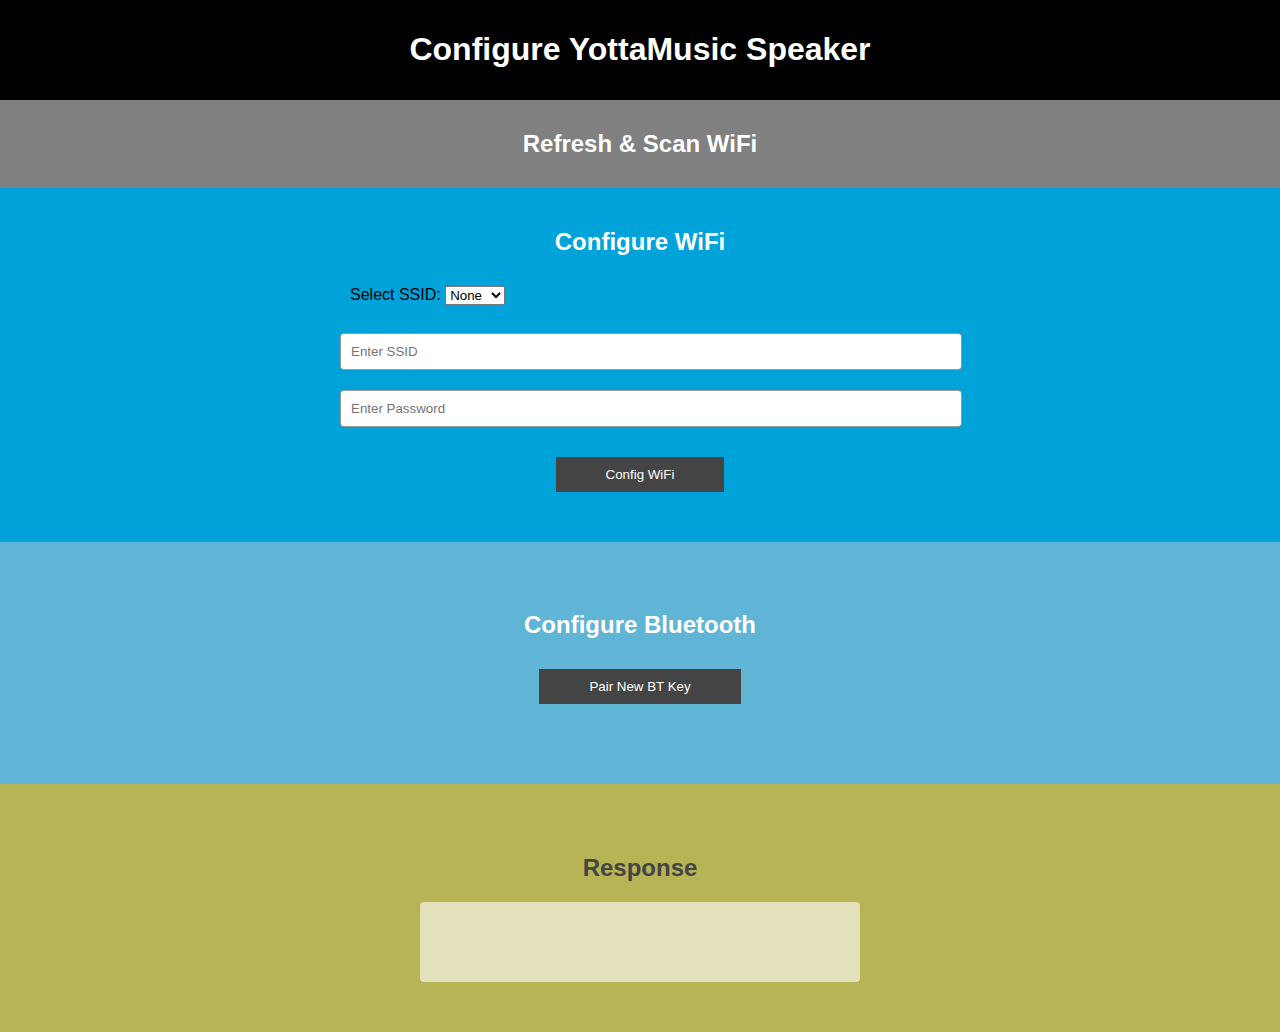
==== index.html @ ddf3356a "Initial Commit" ====
<!DOCTYPE html>
<html style="height: 100%;">

<head>
	<title>YottaMusic Speaker Configuration</title>
	<script src="saveAuth.js"></script>
</head>

<body style="margin: 0; height: 100%; font-family: arial;">

	<div style="height: 100%;">
		<div style="text-align: center; padding: 10px 0; background: black;">
			<h1 style="color: #fff;">Configure YottaMusic Speaker</h1>
		</div>
		<div style="text-align: center; background: grey; padding: 10px 0;">
			<h2 style="color: #fff; cursor: pointer; display: block;" onclick="location.reload(true)">Refresh & Scan
				WiFi</h2>
		</div>
		<div style="text-align: center; padding: 20px 0; background: #00A3D9;">
			<h2 style="color: #fff;">Configure WiFi</h2>
			<form style="text-align: left; max-width: 600px; margin: 0 auto;">
				<div class="form-group" style="padding: 10px; width:200px;">
					<label for="selectWifi">Select SSID:</label>
					<select class="form-control" id="selectWifi">
						<option value="0">None</option>
					</select>
				</div>
				<br>
				<input id="username" type="text"
					style="padding: 10px; width: 100%; border: 1px solid rgba(0,0,0,0.4); border-radius: 4px; color: #555; margin-bottom: 20px;"
					placeholder="Enter SSID" />
				<input id="password" type="password"
					style="padding: 10px; width: 100%; border: 1px solid rgba(0,0,0,0.4); border-radius: 4px; color: #555;"
					placeholder="Enter Password" />
				<input type="button"
					style="display: block; background: #444; border: none; padding: 10px 50px; margin: 30px auto; color: #fff; cursor: pointer;"
					onclick='saveSettings()' value="Config WiFi" />
			</form>
		</div>
		<div style="text-align: center; padding: 50px 0; background: rgba(7, 140, 192, 0.644);">
			<h2 style="color: #fff;">Configure Bluetooth</h2>
			<input type="submit"
				style="display: block; background: #444; border: none; padding: 10px 50px; margin: 30px auto; color: #fff; cursor: pointer;"
				value="Pair New BT Key" onclick="location.reload(true)" />
		</div>
		<div style="text-align: center; padding: 50px 0; background: #B6B455;">
			<h2 style="color: #444;">Response</h2>
			<div id="info-div"
				style="padding: 20px; line-hieght: 40px; max-width: 400px; min-height: 40px; background: rgba(255,255,255,0.6); margin: 0 auto; border-radius: 4px;">
			</div>
		</div>
	</div>

</body>

</html>
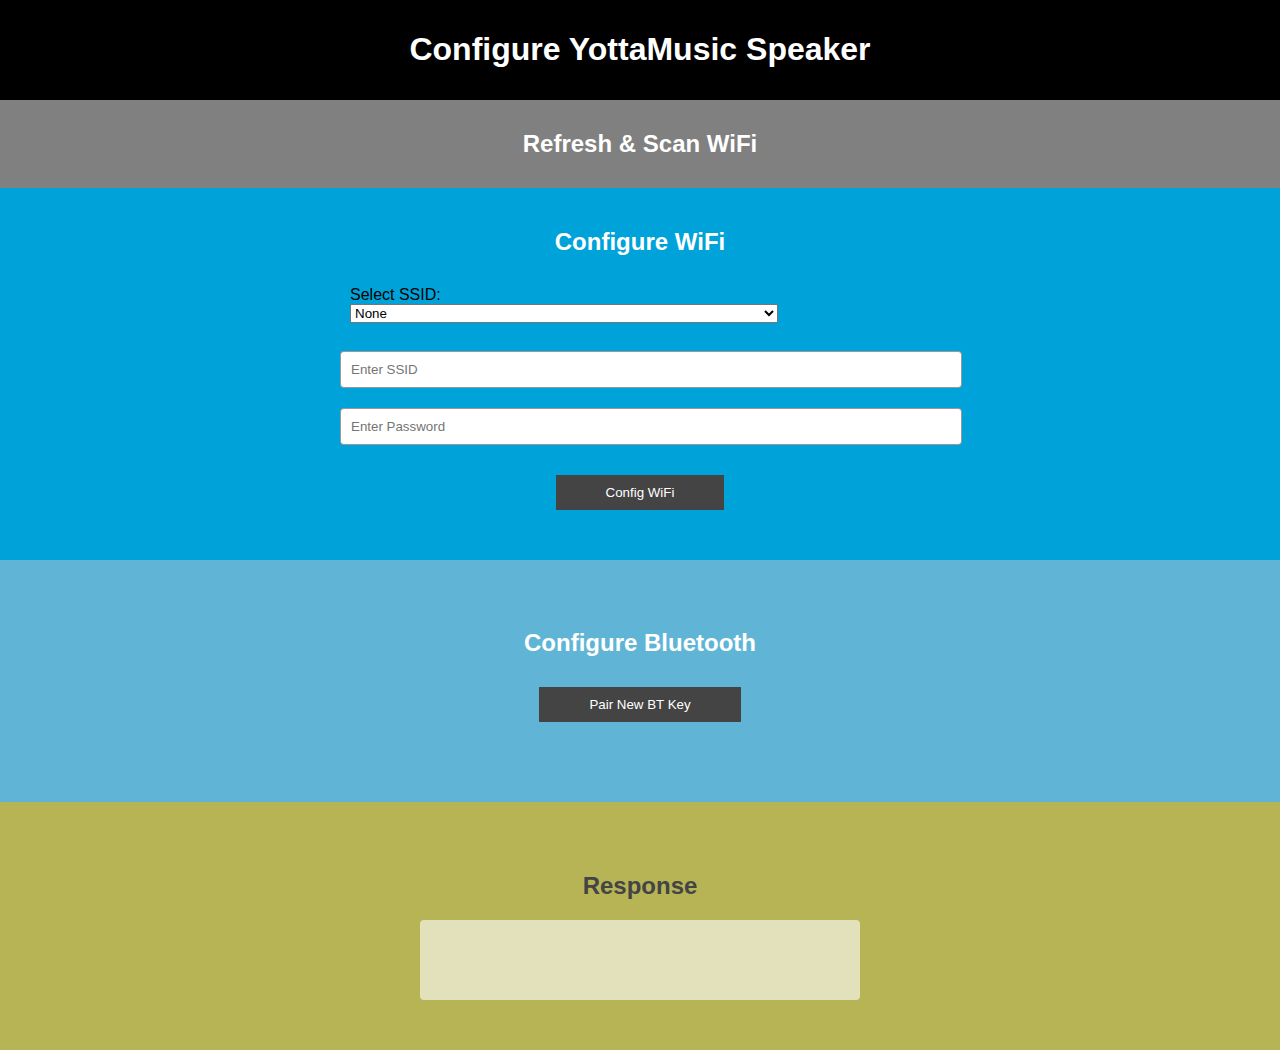
==== commit 5595d8bb: "Finished" ====
--- a/index.html
+++ b/index.html
@@ -21,7 +21,7 @@
 			<form style="text-align: left; max-width: 600px; margin: 0 auto;">
 				<div class="form-group" style="padding: 10px; width:200px;">
 					<label for="selectWifi">Select SSID:</label>
-					<select class="form-control" id="selectWifi">
+					<select class="form-control" id="selectWifi" onchange="updateTextBox()">
 						<option value="0">None</option>
 					</select>
 				</div>
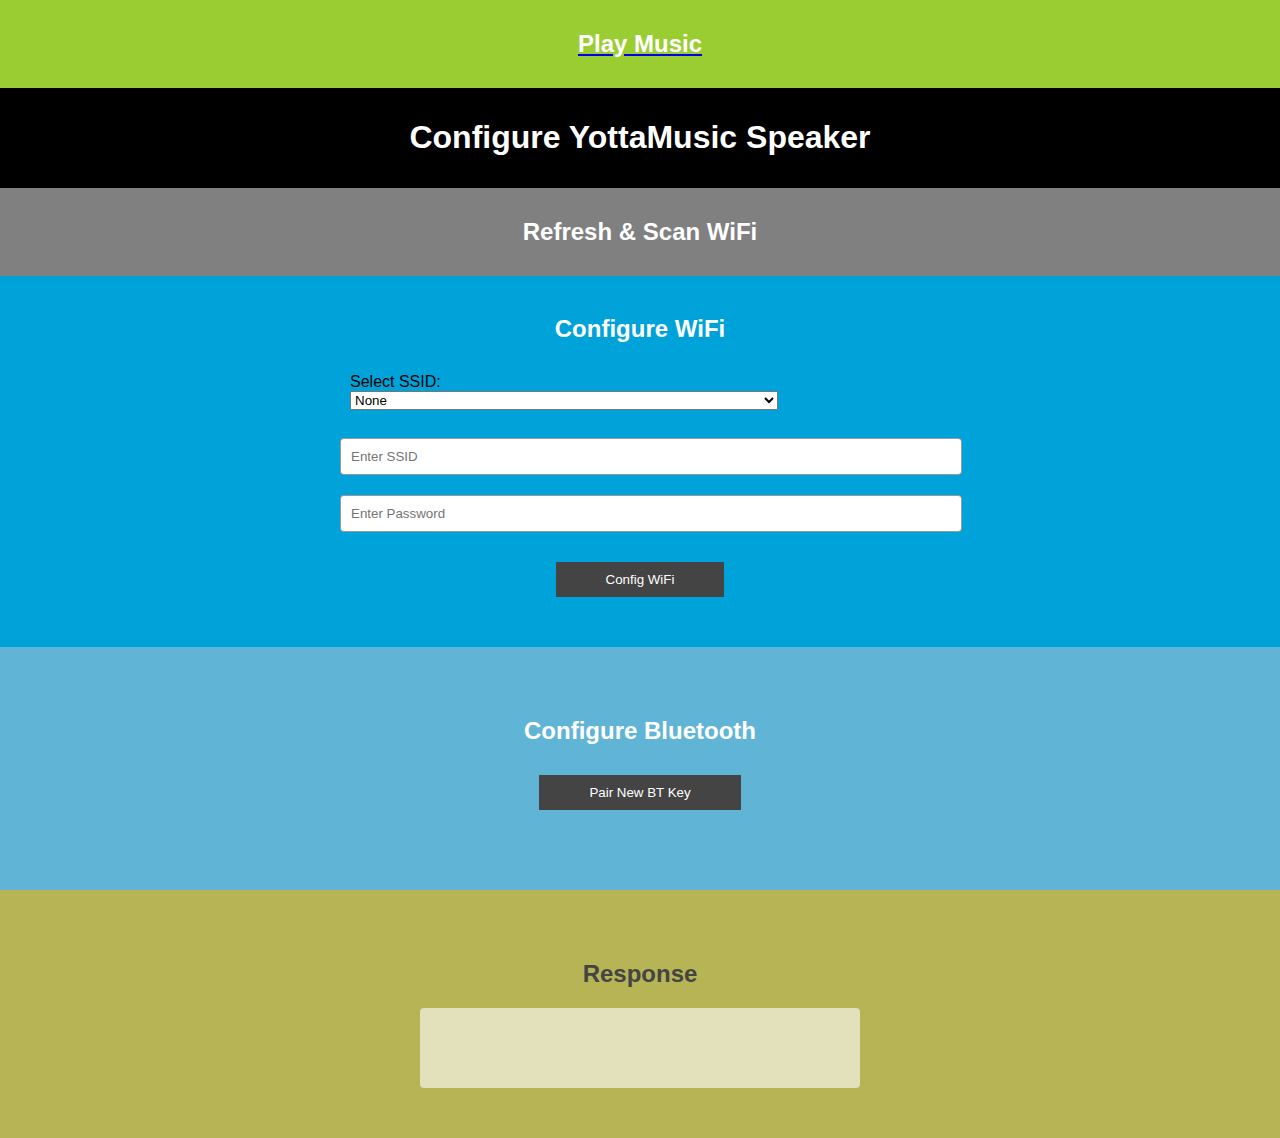
==== commit 91b9cabd: "Play Music" ====
--- a/index.html
+++ b/index.html
@@ -9,6 +9,9 @@
 <body style="margin: 0; height: 100%; font-family: arial;">
 
 	<div style="height: 100%;">
+		<div style="text-align: center; background: yellowgreen; padding: 10px 0;">
+			<a href="/kugou"><h2 style="color: #fff; cursor: pointer; display: block;">Play Music</h2></a>
+		</div>
 		<div style="text-align: center; padding: 10px 0; background: black;">
 			<h1 style="color: #fff;">Configure YottaMusic Speaker</h1>
 		</div>
@@ -34,19 +37,19 @@
 					placeholder="Enter Password" />
 				<input type="button"
 					style="display: block; background: #444; border: none; padding: 10px 50px; margin: 30px auto; color: #fff; cursor: pointer;"
-					onclick='saveSettings()' value="Config WiFi" />
+					onclick='saveWiFiSettings()' value="Config WiFi" />
 			</form>
 		</div>
 		<div style="text-align: center; padding: 50px 0; background: rgba(7, 140, 192, 0.644);">
 			<h2 style="color: #fff;">Configure Bluetooth</h2>
 			<input type="submit"
 				style="display: block; background: #444; border: none; padding: 10px 50px; margin: 30px auto; color: #fff; cursor: pointer;"
-				value="Pair New BT Key" onclick="location.reload(true)" />
+				value="Pair New BT Key" onclick='saveBTSettings()' />
 		</div>
 		<div style="text-align: center; padding: 50px 0; background: #B6B455;">
 			<h2 style="color: #444;">Response</h2>
 			<div id="info-div"
-				style="padding: 20px; line-hieght: 40px; max-width: 400px; min-height: 40px; background: rgba(255,255,255,0.6); margin: 0 auto; border-radius: 4px;">
+				style="padding: 20px; line-height: 40px; max-width: 400px; min-height: 40px; background: rgba(255,255,255,0.6); margin: 0 auto; border-radius: 4px;">
 			</div>
 		</div>
 	</div>
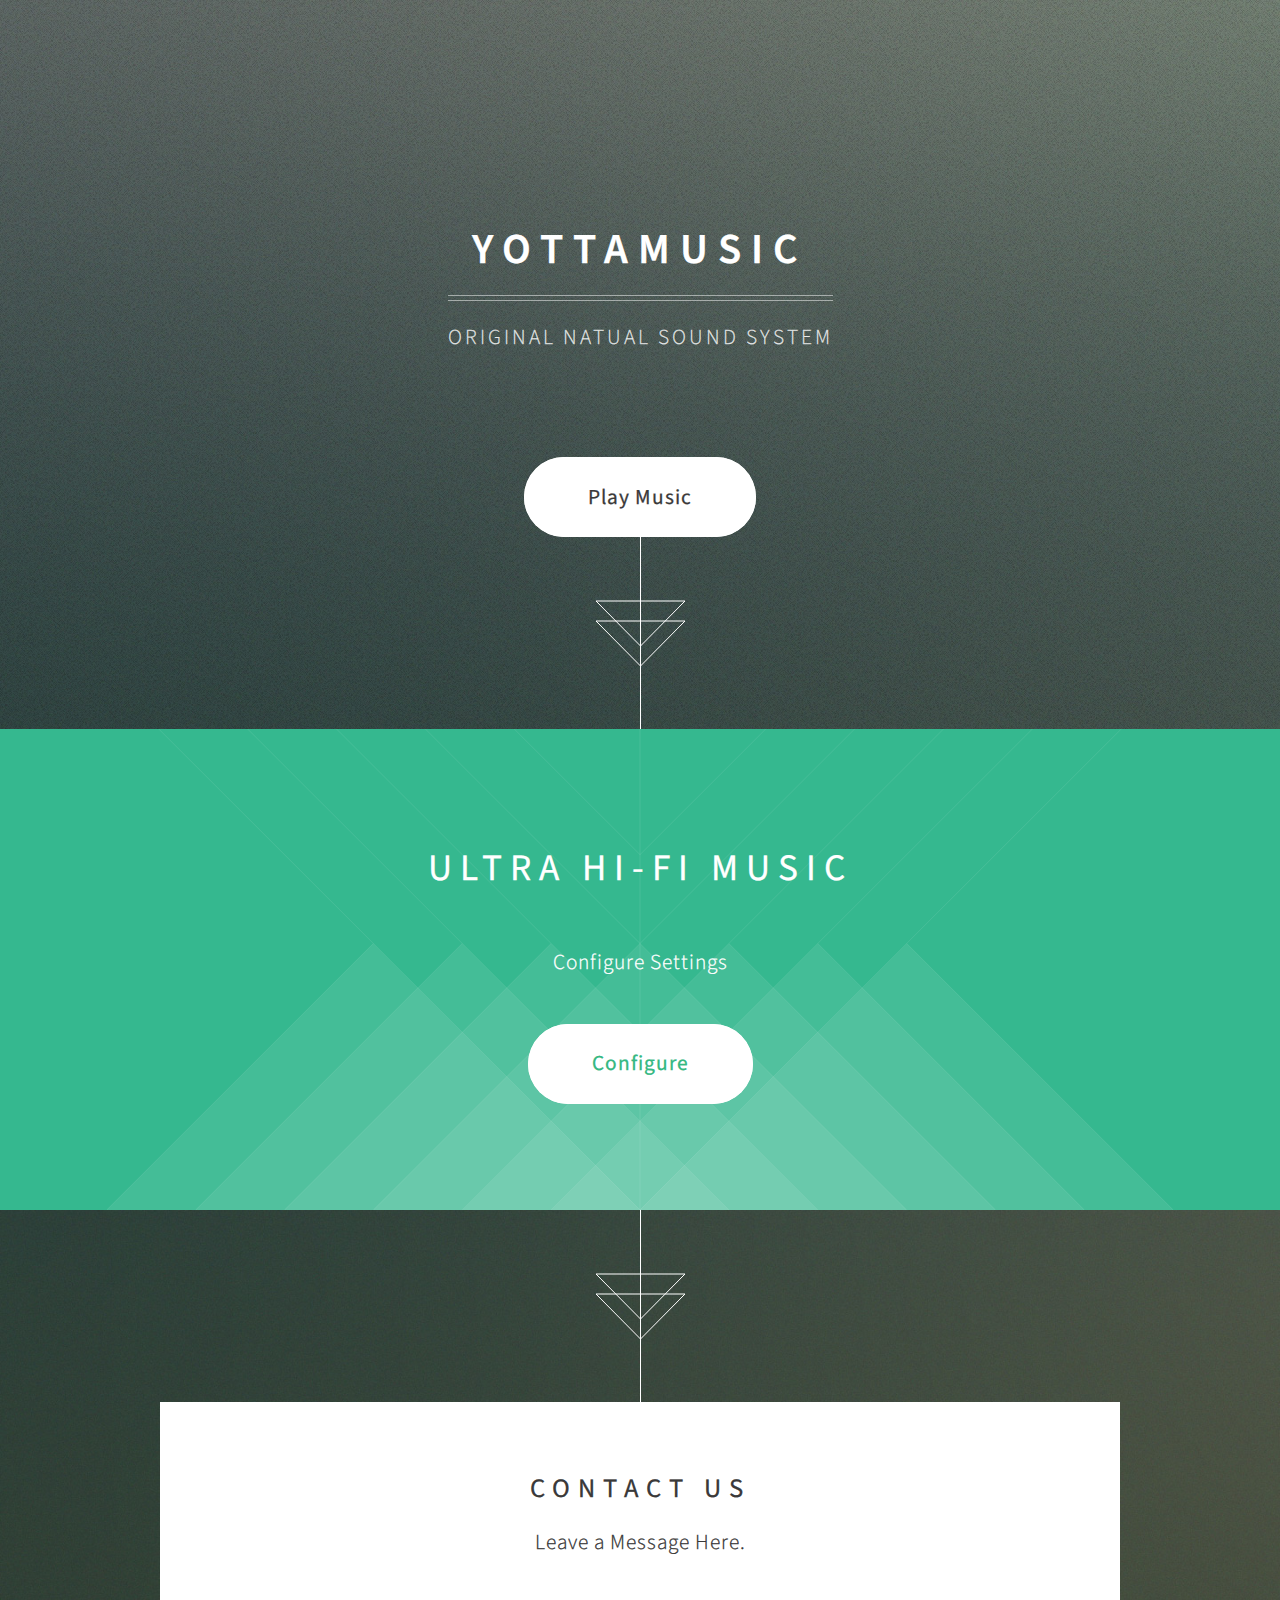
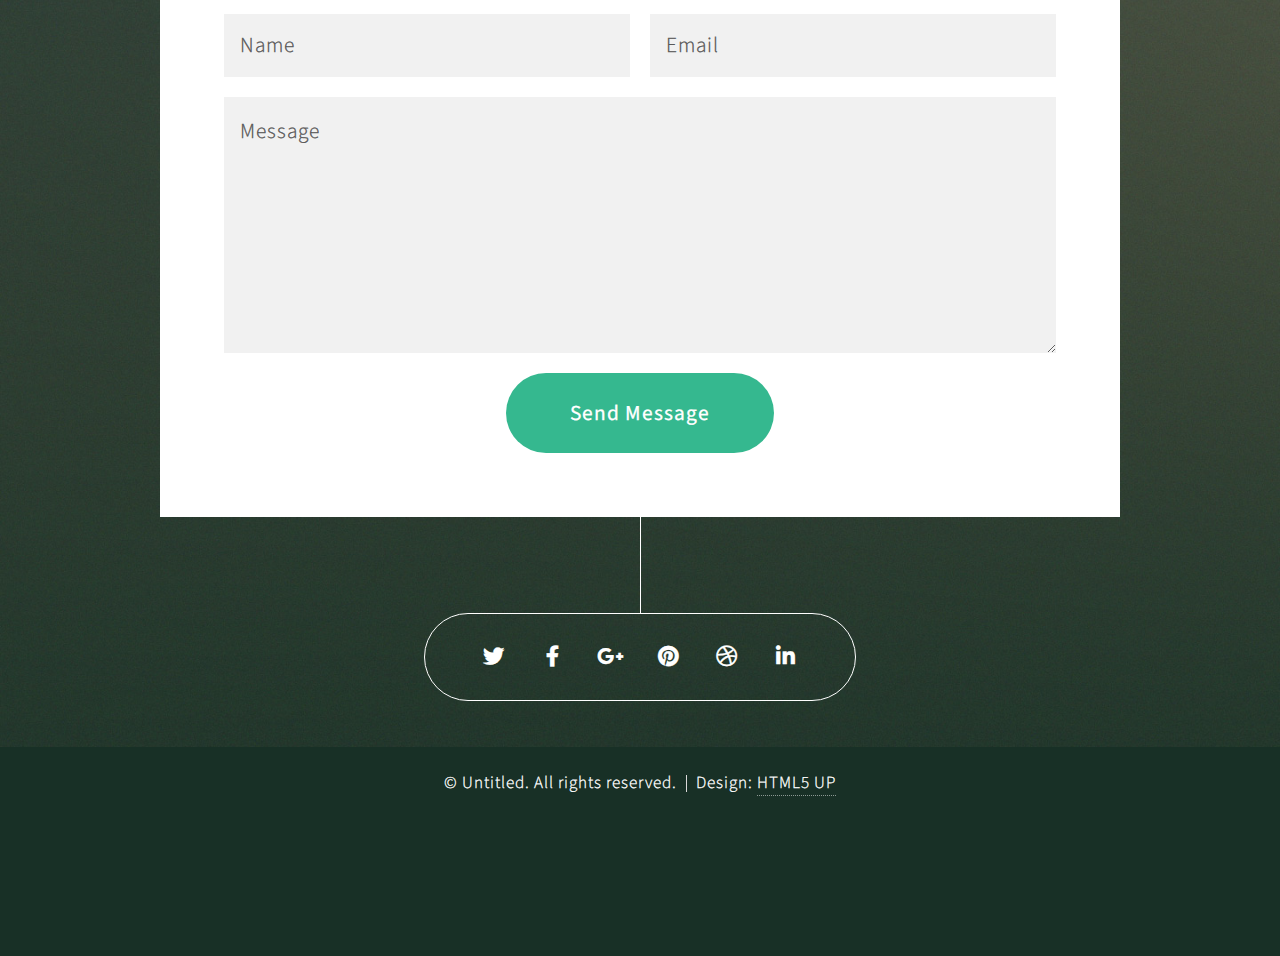
==== commit 2323bcf3: "Added extra screen" ====
--- a/index.html
+++ b/index.html
@@ -1,59 +1,236 @@
-<!DOCTYPE html>
-<html style="height: 100%;">
-
-<head>
-	<title>YottaMusic Speaker Configuration</title>
-	<script src="saveAuth.js"></script>
-</head>
-
-<body style="margin: 0; height: 100%; font-family: arial;">
-
-	<div style="height: 100%;">
-		<div style="text-align: center; background: yellowgreen; padding: 10px 0;">
-			<a href="/kugou"><h2 style="color: #fff; cursor: pointer; display: block;">Play Music</h2></a>
-		</div>
-		<div style="text-align: center; padding: 10px 0; background: black;">
-			<h1 style="color: #fff;">Configure YottaMusic Speaker</h1>
-		</div>
-		<div style="text-align: center; background: grey; padding: 10px 0;">
-			<h2 style="color: #fff; cursor: pointer; display: block;" onclick="location.reload(true)">Refresh & Scan
-				WiFi</h2>
-		</div>
-		<div style="text-align: center; padding: 20px 0; background: #00A3D9;">
-			<h2 style="color: #fff;">Configure WiFi</h2>
-			<form style="text-align: left; max-width: 600px; margin: 0 auto;">
-				<div class="form-group" style="padding: 10px; width:200px;">
-					<label for="selectWifi">Select SSID:</label>
-					<select class="form-control" id="selectWifi" onchange="updateTextBox()">
-						<option value="0">None</option>
-					</select>
-				</div>
-				<br>
-				<input id="username" type="text"
-					style="padding: 10px; width: 100%; border: 1px solid rgba(0,0,0,0.4); border-radius: 4px; color: #555; margin-bottom: 20px;"
-					placeholder="Enter SSID" />
-				<input id="password" type="password"
-					style="padding: 10px; width: 100%; border: 1px solid rgba(0,0,0,0.4); border-radius: 4px; color: #555;"
-					placeholder="Enter Password" />
-				<input type="button"
-					style="display: block; background: #444; border: none; padding: 10px 50px; margin: 30px auto; color: #fff; cursor: pointer;"
-					onclick='saveWiFiSettings()' value="Config WiFi" />
-			</form>
-		</div>
-		<div style="text-align: center; padding: 50px 0; background: rgba(7, 140, 192, 0.644);">
-			<h2 style="color: #fff;">Configure Bluetooth</h2>
-			<input type="submit"
-				style="display: block; background: #444; border: none; padding: 10px 50px; margin: 30px auto; color: #fff; cursor: pointer;"
-				value="Pair New BT Key" onclick='saveBTSettings()' />
-		</div>
-		<div style="text-align: center; padding: 50px 0; background: #B6B455;">
-			<h2 style="color: #444;">Response</h2>
-			<div id="info-div"
-				style="padding: 20px; line-height: 40px; max-width: 400px; min-height: 40px; background: rgba(255,255,255,0.6); margin: 0 auto; border-radius: 4px;">
+<!DOCTYPE HTML>
+<!--
+	Overflow by HTML5 UP
+	html5up.net | @ajlkn
+	Free for personal and commercial use under the CCA 3.0 license (html5up.net/license)
+-->
+<html>
+	<head>
+		<title>YottaMusic</title>
+		<meta charset="utf-8" />
+		<meta name="viewport" content="width=device-width, initial-scale=1, user-scalable=no" />
+		<link rel="stylesheet" href="assets/css/main.css" />
+		<noscript><link rel="stylesheet" href="assets/css/noscript.css" /></noscript>
+	</head>
+	<body class="is-preload">
+
+		<!-- Header -->
+			<section id="header">
+				<header>
+					<h1>YottaMusic</h1>
+					<p>Original Natual Sound System</p>
+				</header>
+				<footer>
+					<a href="/kugou/index.html" class="button style2 scrolly-middle">Play Music</a>
+				</footer>
+			</section>
+
+		<!-- Banner -->
+			<section id="banner">
+				<header>
+					<h2>Ultra Hi-Fi Music</h2>
+				</header>
+				<p>Configure Settings</p>
+				<footer>
+					<a href="/config.html" class="button style2 scrolly">Configure</a>
+				</footer>
+			</section>
+
+		<!-- Contact -->
+			<article class="container box style3">
+				<header>
+					<h2>Contact Us</h2>
+					<p>Leave a Message Here.</p>
+				</header>
+				<form method="post" action="#">
+					<div class="row gtr-50">
+						<div class="col-6 col-12-mobile"><input type="text" class="text" name="name" placeholder="Name" /></div>
+						<div class="col-6 col-12-mobile"><input type="text" class="text" name="email" placeholder="Email" /></div>
+						<div class="col-12">
+							<textarea name="message" placeholder="Message"></textarea>
+						</div>
+						<div class="col-12">
+							<ul class="actions">
+								<li><input type="submit" value="Send Message" /></li>
+							</ul>
+						</div>
+					</div>
+				</form>
+			</article>
+
+		<!-- Generic -->
+		<!--
+			<article class="container box style3">
+				<header>
+					<h2>Generic Box</h2>
+					<p>Just a generic box. Nothing to see here.</p>
+				</header>
+				<section>
+					<header>
+						<h3>Paragraph</h3>
+						<p>This is a subtitle</p>
+					</header>
+					<p>Phasellus nisl nisl, varius id <sup>porttitor sed pellentesque</sup> ac orci. Pellentesque
+					habitant <strong>strong</strong> tristique <b>bold</b> et netus <i>italic</i> malesuada <em>emphasized</em> ac turpis egestas. Morbi
+					leo suscipit ut. Praesent <sub>id turpis vitae</sub> turpis pretium ultricies. Vestibulum sit
+					amet risus elit.</p>
+				</section>
+				<section>
+					<header>
+						<h3>Blockquote</h3>
+					</header>
+					<blockquote>Fringilla nisl. Donec accumsan interdum nisi, quis tincidunt felis sagittis eget.
+					tempus euismod. Vestibulum ante ipsum primis in faucibus.</blockquote>
+				</section>
+				<section>
+					<header>
+						<h3>Divider</h3>
+					</header>
+					<p>Donec consectetur <a href="#">vestibulum dolor et pulvinar</a>. Etiam vel felis enim, at viverra
+					ligula. Ut porttitor sagittis lorem, quis eleifend nisi ornare vel. Praesent nec orci
+					facilisis leo magna. Cras sit amet urna eros, id egestas urna. Quisque aliquam
+					tempus euismod. Vestibulum ante ipsum primis in faucibus orci luctus et ultrices
+					posuere cubilia.</p>
+					<hr />
+					<p>Donec consectetur vestibulum dolor et pulvinar. Etiam vel felis enim, at viverra
+					ligula. Ut porttitor sagittis lorem, quis eleifend nisi ornare vel. Praesent nec orci
+					facilisis leo magna. Cras sit amet urna eros, id egestas urna. Quisque aliquam
+					tempus euismod. Vestibulum ante ipsum primis in faucibus orci luctus et ultrices
+					posuere cubilia.</p>
+				</section>
+				<section>
+					<header>
+						<h3>Unordered List</h3>
+					</header>
+					<ul>
+						<li>Donec consectetur vestibulum dolor et pulvinar. Etiam vel felis enim, at viverra ligula. Ut porttitor sagittis lorem, quis eleifend nisi ornare vel.</li>
+						<li>Donec consectetur vestibulum dolor et pulvinar. Etiam vel felis enim, at viverra ligula. Ut porttitor sagittis lorem, quis eleifend nisi ornare vel.</li>
+						<li>Donec consectetur vestibulum dolor et pulvinar. Etiam vel felis enim, at viverra ligula. Ut porttitor sagittis lorem, quis eleifend nisi ornare vel.</li>
+						<li>Donec consectetur vestibulum dolor et pulvinar. Etiam vel felis enim, at viverra ligula. Ut porttitor sagittis lorem, quis eleifend nisi ornare vel.</li>
+					</ul>
+				</section>
+				<section>
+					<header>
+						<h3>Ordered List</h3>
+					</header>
+					<ol>
+						<li>Donec consectetur vestibulum dolor et pulvinar. Etiam vel felis enim, at viverra ligula. Ut porttitor sagittis lorem, quis eleifend nisi ornare vel.</li>
+						<li>Donec consectetur vestibulum dolor et pulvinar. Etiam vel felis enim, at viverra ligula. Ut porttitor sagittis lorem, quis eleifend nisi ornare vel.</li>
+						<li>Donec consectetur vestibulum dolor et pulvinar. Etiam vel felis enim, at viverra ligula. Ut porttitor sagittis lorem, quis eleifend nisi ornare vel.</li>
+						<li>Donec consectetur vestibulum dolor et pulvinar. Etiam vel felis enim, at viverra ligula. Ut porttitor sagittis lorem, quis eleifend nisi ornare vel.</li>
+					</ol>
+				</section>
+				<section>
+					<header>
+						<h3>Table</h3>
+					</header>
+					<div class="table-wrapper">
+						<table>
+							<thead>
+								<tr>
+									<th>ID</th>
+									<th>Name</th>
+									<th>Description</th>
+									<th>Price</th>
+								</tr>
+							</thead>
+							<tbody>
+								<tr>
+									<td>45815</td>
+									<td>Something</td>
+									<td>Ut porttitor sagittis lorem quis nisi ornare.</td>
+									<td>29.99</td>
+								</tr>
+								<tr>
+									<td>24524</td>
+									<td>Nothing</td>
+									<td>Ut porttitor sagittis lorem quis nisi ornare.</td>
+									<td>19.99</td>
+								</tr>
+								<tr>
+									<td>45815</td>
+									<td>Something</td>
+									<td>Ut porttitor sagittis lorem quis nisi ornare.</td>
+									<td>29.99</td>
+								</tr>
+								<tr>
+									<td>24524</td>
+									<td>Nothing</td>
+									<td>Ut porttitor sagittis lorem quis nisi ornare.</td>
+									<td>19.99</td>
+								</tr>
+							</tbody>
+							<tfoot>
+								<tr>
+									<td colspan="3"></td>
+									<td>100.00</td>
+								</tr>
+							</tfoot>
+						</table>
+					</div>
+				</section>
+				<section>
+					<header>
+						<h3>Form</h3>
+					</header>
+					<form method="post" action="#">
+						<div class="row">
+							<div class="col-6 col-12-mobile">
+								<input class="text" type="text" name="name" id="name" value="" placeholder="John Doe" />
+							</div>
+							<div class="col-6 col-12-mobile">
+								<input class="text" type="text" name="email" id="email" value="" placeholder="johndoe@domain.tld" />
+							</div>
+							<div class="col-12">
+								<select name="department" id="department">
+									<option value="">Choose a department</option>
+									<option value="1">Manufacturing</option>
+									<option value="2">Administration</option>
+									<option value="3">Support</option>
+								</select>
+							</div>
+							<div class="col-12">
+								<input class="text" type="text" name="subject" id="subject" value="" placeholder="Enter your subject" />
+							</div>
+							<div class="col-12">
+								<textarea name="message" id="message" placeholder="Enter your message"></textarea>
+							</div>
+							<div class="col-12">
+								<ul class="actions">
+									<li><input type="submit" value="Submit" /></li>
+									<li><input type="reset" class="style3" value="Clear Form" /></li>
+								</ul>
+							</div>
+						</div>
+					</form>
+				</section>
+			</article>
+		-->
+
+		<section id="footer">
+			<ul class="icons">
+				<li><a href="#" class="icon brands fa-twitter"><span class="label">Twitter</span></a></li>
+				<li><a href="#" class="icon brands fa-facebook-f"><span class="label">Facebook</span></a></li>
+				<li><a href="#" class="icon brands fa-google-plus-g"><span class="label">Google+</span></a></li>
+				<li><a href="#" class="icon brands fa-pinterest"><span class="label">Pinterest</span></a></li>
+				<li><a href="#" class="icon brands fa-dribbble"><span class="label">Dribbble</span></a></li>
+				<li><a href="#" class="icon brands fa-linkedin-in"><span class="label">LinkedIn</span></a></li>
+			</ul>
+			<div class="copyright">
+				<ul class="menu">
+					<li>&copy; Untitled. All rights reserved.</li><li>Design: <a href="http://html5up.net">HTML5 UP</a></li>
+				</ul>
 			</div>
-		</div>
-	</div>
-
-</body>
-
+		</section>
+
+		<!-- Scripts -->
+			<script src="assets/js/jquery.min.js"></script>
+			<script src="assets/js/jquery.scrolly.min.js"></script>
+			<script src="assets/js/jquery.poptrox.min.js"></script>
+			<script src="assets/js/browser.min.js"></script>
+			<script src="assets/js/breakpoints.min.js"></script>
+			<script src="assets/js/util.js"></script>
+			<script src="assets/js/main.js"></script>
+
+	</body>
 </html>--- a/assets/css/main.css
+++ b/assets/css/main.css
@@ -0,0 +1,2645 @@
+@import url("https://fonts.googleapis.com/css?family=Source+Sans+Pro:300,300italic,400,600");
+@import url("fontawesome-all.min.css");
+
+/*
+	Overflow by HTML5 UP
+	html5up.net | @ajlkn
+	Free for personal and commercial use under the CCA 3.0 license (html5up.net/license)
+*/
+
+html, body, div, span, applet, object,
+iframe, h1, h2, h3, h4, h5, h6, p, blockquote,
+pre, a, abbr, acronym, address, big, cite,
+code, del, dfn, em, img, ins, kbd, q, s, samp,
+small, strike, strong, sub, sup, tt, var, b,
+u, i, center, dl, dt, dd, ol, ul, li, fieldset,
+form, label, legend, table, caption, tbody,
+tfoot, thead, tr, th, td, article, aside,
+canvas, details, embed, figure, figcaption,
+footer, header, hgroup, menu, nav, output, ruby,
+section, summary, time, mark, audio, video {
+	margin: 0;
+	padding: 0;
+	border: 0;
+	font-size: 100%;
+	font: inherit;
+	vertical-align: baseline;}
+
+article, aside, details, figcaption, figure,
+footer, header, hgroup, menu, nav, section {
+	display: block;}
+
+body {
+	line-height: 1;
+}
+
+ol, ul {
+	list-style: none;
+}
+
+blockquote, q {
+	quotes: none;
+}
+
+	blockquote:before, blockquote:after, q:before, q:after {
+		content: '';
+		content: none;
+	}
+
+table {
+	border-collapse: collapse;
+	border-spacing: 0;
+}
+
+body {
+	-webkit-text-size-adjust: none;
+}
+
+mark {
+	background-color: transparent;
+	color: inherit;
+}
+
+input::-moz-focus-inner {
+	border: 0;
+	padding: 0;
+}
+
+input, select, textarea {
+	-moz-appearance: none;
+	-webkit-appearance: none;
+	-ms-appearance: none;
+	appearance: none;
+}
+
+/* Basic */
+
+	html {
+		box-sizing: border-box;
+	}
+
+	*, *:before, *:after {
+		box-sizing: inherit;
+	}
+
+	body {
+		background-color: #183026;
+		background-image: url("images/overlay.png"), url("../../images/bg.jpg");
+		background-repeat: repeat, no-repeat;
+		background-size: auto, cover;
+		background-position: top left, center 0;
+		background-attachment: fixed, fixed;
+		font-family: 'Source Sans Pro', sans-serif;
+		font-size: 18pt;
+		line-height: 1.75em;
+		font-weight: 300;
+		letter-spacing: 1px;
+		color: #3a3939;
+		text-shadow: 0 0 0.5px rgba(58, 57, 57, 0.25);
+		-webkit-text-stroke: 0.25px;
+	}
+
+		body.is-scroll {
+			background-attachment: scroll, scroll;
+			background-size: auto, 100% auto;
+		}
+
+		body.is-preload *, body.is-preload *:before, body.is-preload *:after {
+			-moz-animation: none !important;
+			-webkit-animation: none !important;
+			-ms-animation: none !important;
+			animation: none !important;
+			-moz-transition: none !important;
+			-webkit-transition: none !important;
+			-ms-transition: none !important;
+			transition: none !important;
+		}
+
+	input, textarea, select {
+		font-family: 'Source Sans Pro', sans-serif;
+		font-size: 18pt;
+		line-height: 1.75em;
+		font-weight: 300;
+		letter-spacing: 1px;
+		color: #3a3939;
+		text-shadow: 0 0 0.5px rgba(58, 57, 57, 0.25);
+		-webkit-text-stroke: 0.25px;
+	}
+
+	h1, h2, h3, h4, h5, h6 {
+		font-weight: 400;
+		text-transform: uppercase;
+		line-height: 1.75em;
+	}
+
+	h1 a, h2 a, h3 a, h4 a, h5 a, h6 a {
+		color: inherit;
+		text-decoration: none;
+	}
+
+	h2 {
+		font-size: 1.25em;
+		letter-spacing: 8px;
+	}
+
+	h3 {
+		font-size: 1em;
+		letter-spacing: 5px;
+	}
+
+	strong, b {
+		font-weight: 400;
+	}
+
+	em, i {
+		font-style: italic;
+	}
+
+	a {
+		-moz-transition: border-color 0.35s ease-in-out, color 0.35s ease-in-out;
+		-webkit-transition: border-color 0.35s ease-in-out, color 0.35s ease-in-out;
+		-ms-transition: border-color 0.35s ease-in-out, color 0.35s ease-in-out;
+		transition: border-color 0.35s ease-in-out, color 0.35s ease-in-out;
+		color: #35b88f;
+		text-shadow: 0 0 0.5px rgba(53, 184, 143, 0.25);
+		text-decoration: none;
+		border-bottom: dotted 1px rgba(53, 184, 143, 0.5);
+	}
+
+		a:hover {
+			border-bottom-color: rgba(53, 184, 143, 0);
+		}
+
+	sub {
+		position: relative;
+		top: 0.5em;
+		font-size: 0.8em;
+	}
+
+	sup {
+		position: relative;
+		top: -0.5em;
+		font-size: 0.8em;
+	}
+
+	hr {
+		border: 0;
+		border-top: solid 1px #dad9d9;
+		margin: 2em 0 2em 0;
+	}
+
+	blockquote {
+		border-left: solid 0.5em #eae9e9;
+		padding: 1em 0 1em 2em;
+		font-style: italic;
+	}
+
+	p, ul, ol, dl, table {
+		margin-bottom: 1em;
+	}
+
+	header {
+		margin-bottom: 1em;
+	}
+
+		header p {
+			display: block;
+			margin: 0.5em 0 0 0;
+			padding: 0 0 1.5em 0;
+		}
+
+	footer {
+		margin-top: 1em;
+	}
+
+	br.clear {
+		clear: both;
+	}
+
+/* Container */
+
+	.container {
+		margin: 0 auto;
+		max-width: 100%;
+		width: 1140px;
+	}
+
+		@media screen and (max-width: 1680px) {
+
+			.container {
+				width: 960px;
+			}
+
+		}
+
+		@media screen and (max-width: 1080px) {
+
+			.container {
+				width: 95%;
+			}
+
+		}
+
+/* Row */
+
+	.row {
+		display: flex;
+		flex-wrap: wrap;
+		box-sizing: border-box;
+		align-items: stretch;
+	}
+
+		.row > * {
+			box-sizing: border-box;
+		}
+
+		.row.gtr-uniform > * > :last-child {
+			margin-bottom: 0;
+		}
+
+		.row.aln-left {
+			justify-content: flex-start;
+		}
+
+		.row.aln-center {
+			justify-content: center;
+		}
+
+		.row.aln-right {
+			justify-content: flex-end;
+		}
+
+		.row.aln-top {
+			align-items: flex-start;
+		}
+
+		.row.aln-middle {
+			align-items: center;
+		}
+
+		.row.aln-bottom {
+			align-items: flex-end;
+		}
+
+		.row > .imp {
+			order: -1;
+		}
+
+		.row > .col-1 {
+			width: 8.33333%;
+		}
+
+		.row > .off-1 {
+			margin-left: 8.33333%;
+		}
+
+		.row > .col-2 {
+			width: 16.66667%;
+		}
+
+		.row > .off-2 {
+			margin-left: 16.66667%;
+		}
+
+		.row > .col-3 {
+			width: 25%;
+		}
+
+		.row > .off-3 {
+			margin-left: 25%;
+		}
+
+		.row > .col-4 {
+			width: 33.33333%;
+		}
+
+		.row > .off-4 {
+			margin-left: 33.33333%;
+		}
+
+		.row > .col-5 {
+			width: 41.66667%;
+		}
+
+		.row > .off-5 {
+			margin-left: 41.66667%;
+		}
+
+		.row > .col-6 {
+			width: 50%;
+		}
+
+		.row > .off-6 {
+			margin-left: 50%;
+		}
+
+		.row > .col-7 {
+			width: 58.33333%;
+		}
+
+		.row > .off-7 {
+			margin-left: 58.33333%;
+		}
+
+		.row > .col-8 {
+			width: 66.66667%;
+		}
+
+		.row > .off-8 {
+			margin-left: 66.66667%;
+		}
+
+		.row > .col-9 {
+			width: 75%;
+		}
+
+		.row > .off-9 {
+			margin-left: 75%;
+		}
+
+		.row > .col-10 {
+			width: 83.33333%;
+		}
+
+		.row > .off-10 {
+			margin-left: 83.33333%;
+		}
+
+		.row > .col-11 {
+			width: 91.66667%;
+		}
+
+		.row > .off-11 {
+			margin-left: 91.66667%;
+		}
+
+		.row > .col-12 {
+			width: 100%;
+		}
+
+		.row > .off-12 {
+			margin-left: 100%;
+		}
+
+		.row.gtr-0 {
+			margin-top: 0px;
+			margin-left: 0px;
+		}
+
+			.row.gtr-0 > * {
+				padding: 0px 0 0 0px;
+			}
+
+			.row.gtr-0.gtr-uniform {
+				margin-top: 0px;
+			}
+
+				.row.gtr-0.gtr-uniform > * {
+					padding-top: 0px;
+				}
+
+		.row.gtr-25 {
+			margin-top: -10px;
+			margin-left: -10px;
+		}
+
+			.row.gtr-25 > * {
+				padding: 10px 0 0 10px;
+			}
+
+			.row.gtr-25.gtr-uniform {
+				margin-top: -10px;
+			}
+
+				.row.gtr-25.gtr-uniform > * {
+					padding-top: 10px;
+				}
+
+		.row.gtr-50 {
+			margin-top: -20px;
+			margin-left: -20px;
+		}
+
+			.row.gtr-50 > * {
+				padding: 20px 0 0 20px;
+			}
+
+			.row.gtr-50.gtr-uniform {
+				margin-top: -20px;
+			}
+
+				.row.gtr-50.gtr-uniform > * {
+					padding-top: 20px;
+				}
+
+		.row {
+			margin-top: -40px;
+			margin-left: -40px;
+		}
+
+			.row > * {
+				padding: 40px 0 0 40px;
+			}
+
+			.row.gtr-uniform {
+				margin-top: -40px;
+			}
+
+				.row.gtr-uniform > * {
+					padding-top: 40px;
+				}
+
+		.row.gtr-150 {
+			margin-top: -60px;
+			margin-left: -60px;
+		}
+
+			.row.gtr-150 > * {
+				padding: 60px 0 0 60px;
+			}
+
+			.row.gtr-150.gtr-uniform {
+				margin-top: -60px;
+			}
+
+				.row.gtr-150.gtr-uniform > * {
+					padding-top: 60px;
+				}
+
+		.row.gtr-200 {
+			margin-top: -80px;
+			margin-left: -80px;
+		}
+
+			.row.gtr-200 > * {
+				padding: 80px 0 0 80px;
+			}
+
+			.row.gtr-200.gtr-uniform {
+				margin-top: -80px;
+			}
+
+				.row.gtr-200.gtr-uniform > * {
+					padding-top: 80px;
+				}
+
+		@media screen and (max-width: 1680px) {
+
+			.row {
+				display: flex;
+				flex-wrap: wrap;
+				box-sizing: border-box;
+				align-items: stretch;
+			}
+
+				.row > * {
+					box-sizing: border-box;
+				}
+
+				.row.gtr-uniform > * > :last-child {
+					margin-bottom: 0;
+				}
+
+				.row.aln-left {
+					justify-content: flex-start;
+				}
+
+				.row.aln-center {
+					justify-content: center;
+				}
+
+				.row.aln-right {
+					justify-content: flex-end;
+				}
+
+				.row.aln-top {
+					align-items: flex-start;
+				}
+
+				.row.aln-middle {
+					align-items: center;
+				}
+
+				.row.aln-bottom {
+					align-items: flex-end;
+				}
+
+				.row > .imp-wide {
+					order: -1;
+				}
+
+				.row > .col-1-wide {
+					width: 8.33333%;
+				}
+
+				.row > .off-1-wide {
+					margin-left: 8.33333%;
+				}
+
+				.row > .col-2-wide {
+					width: 16.66667%;
+				}
+
+				.row > .off-2-wide {
+					margin-left: 16.66667%;
+				}
+
+				.row > .col-3-wide {
+					width: 25%;
+				}
+
+				.row > .off-3-wide {
+					margin-left: 25%;
+				}
+
+				.row > .col-4-wide {
+					width: 33.33333%;
+				}
+
+				.row > .off-4-wide {
+					margin-left: 33.33333%;
+				}
+
+				.row > .col-5-wide {
+					width: 41.66667%;
+				}
+
+				.row > .off-5-wide {
+					margin-left: 41.66667%;
+				}
+
+				.row > .col-6-wide {
+					width: 50%;
+				}
+
+				.row > .off-6-wide {
+					margin-left: 50%;
+				}
+
+				.row > .col-7-wide {
+					width: 58.33333%;
+				}
+
+				.row > .off-7-wide {
+					margin-left: 58.33333%;
+				}
+
+				.row > .col-8-wide {
+					width: 66.66667%;
+				}
+
+				.row > .off-8-wide {
+					margin-left: 66.66667%;
+				}
+
+				.row > .col-9-wide {
+					width: 75%;
+				}
+
+				.row > .off-9-wide {
+					margin-left: 75%;
+				}
+
+				.row > .col-10-wide {
+					width: 83.33333%;
+				}
+
+				.row > .off-10-wide {
+					margin-left: 83.33333%;
+				}
+
+				.row > .col-11-wide {
+					width: 91.66667%;
+				}
+
+				.row > .off-11-wide {
+					margin-left: 91.66667%;
+				}
+
+				.row > .col-12-wide {
+					width: 100%;
+				}
+
+				.row > .off-12-wide {
+					margin-left: 100%;
+				}
+
+				.row.gtr-0 {
+					margin-top: 0px;
+					margin-left: 0px;
+				}
+
+					.row.gtr-0 > * {
+						padding: 0px 0 0 0px;
+					}
+
+					.row.gtr-0.gtr-uniform {
+						margin-top: 0px;
+					}
+
+						.row.gtr-0.gtr-uniform > * {
+							padding-top: 0px;
+						}
+
+				.row.gtr-25 {
+					margin-top: -10px;
+					margin-left: -10px;
+				}
+
+					.row.gtr-25 > * {
+						padding: 10px 0 0 10px;
+					}
+
+					.row.gtr-25.gtr-uniform {
+						margin-top: -10px;
+					}
+
+						.row.gtr-25.gtr-uniform > * {
+							padding-top: 10px;
+						}
+
+				.row.gtr-50 {
+					margin-top: -20px;
+					margin-left: -20px;
+				}
+
+					.row.gtr-50 > * {
+						padding: 20px 0 0 20px;
+					}
+
+					.row.gtr-50.gtr-uniform {
+						margin-top: -20px;
+					}
+
+						.row.gtr-50.gtr-uniform > * {
+							padding-top: 20px;
+						}
+
+				.row {
+					margin-top: -40px;
+					margin-left: -40px;
+				}
+
+					.row > * {
+						padding: 40px 0 0 40px;
+					}
+
+					.row.gtr-uniform {
+						margin-top: -40px;
+					}
+
+						.row.gtr-uniform > * {
+							padding-top: 40px;
+						}
+
+				.row.gtr-150 {
+					margin-top: -60px;
+					margin-left: -60px;
+				}
+
+					.row.gtr-150 > * {
+						padding: 60px 0 0 60px;
+					}
+
+					.row.gtr-150.gtr-uniform {
+						margin-top: -60px;
+					}
+
+						.row.gtr-150.gtr-uniform > * {
+							padding-top: 60px;
+						}
+
+				.row.gtr-200 {
+					margin-top: -80px;
+					margin-left: -80px;
+				}
+
+					.row.gtr-200 > * {
+						padding: 80px 0 0 80px;
+					}
+
+					.row.gtr-200.gtr-uniform {
+						margin-top: -80px;
+					}
+
+						.row.gtr-200.gtr-uniform > * {
+							padding-top: 80px;
+						}
+
+		}
+
+		@media screen and (max-width: 1080px) {
+
+			.row {
+				display: flex;
+				flex-wrap: wrap;
+				box-sizing: border-box;
+				align-items: stretch;
+			}
+
+				.row > * {
+					box-sizing: border-box;
+				}
+
+				.row.gtr-uniform > * > :last-child {
+					margin-bottom: 0;
+				}
+
+				.row.aln-left {
+					justify-content: flex-start;
+				}
+
+				.row.aln-center {
+					justify-content: center;
+				}
+
+				.row.aln-right {
+					justify-content: flex-end;
+				}
+
+				.row.aln-top {
+					align-items: flex-start;
+				}
+
+				.row.aln-middle {
+					align-items: center;
+				}
+
+				.row.aln-bottom {
+					align-items: flex-end;
+				}
+
+				.row > .imp-normal {
+					order: -1;
+				}
+
+				.row > .col-1-normal {
+					width: 8.33333%;
+				}
+
+				.row > .off-1-normal {
+					margin-left: 8.33333%;
+				}
+
+				.row > .col-2-normal {
+					width: 16.66667%;
+				}
+
+				.row > .off-2-normal {
+					margin-left: 16.66667%;
+				}
+
+				.row > .col-3-normal {
+					width: 25%;
+				}
+
+				.row > .off-3-normal {
+					margin-left: 25%;
+				}
+
+				.row > .col-4-normal {
+					width: 33.33333%;
+				}
+
+				.row > .off-4-normal {
+					margin-left: 33.33333%;
+				}
+
+				.row > .col-5-normal {
+					width: 41.66667%;
+				}
+
+				.row > .off-5-normal {
+					margin-left: 41.66667%;
+				}
+
+				.row > .col-6-normal {
+					width: 50%;
+				}
+
+				.row > .off-6-normal {
+					margin-left: 50%;
+				}
+
+				.row > .col-7-normal {
+					width: 58.33333%;
+				}
+
+				.row > .off-7-normal {
+					margin-left: 58.33333%;
+				}
+
+				.row > .col-8-normal {
+					width: 66.66667%;
+				}
+
+				.row > .off-8-normal {
+					margin-left: 66.66667%;
+				}
+
+				.row > .col-9-normal {
+					width: 75%;
+				}
+
+				.row > .off-9-normal {
+					margin-left: 75%;
+				}
+
+				.row > .col-10-normal {
+					width: 83.33333%;
+				}
+
+				.row > .off-10-normal {
+					margin-left: 83.33333%;
+				}
+
+				.row > .col-11-normal {
+					width: 91.66667%;
+				}
+
+				.row > .off-11-normal {
+					margin-left: 91.66667%;
+				}
+
+				.row > .col-12-normal {
+					width: 100%;
+				}
+
+				.row > .off-12-normal {
+					margin-left: 100%;
+				}
+
+				.row.gtr-0 {
+					margin-top: 0px;
+					margin-left: 0px;
+				}
+
+					.row.gtr-0 > * {
+						padding: 0px 0 0 0px;
+					}
+
+					.row.gtr-0.gtr-uniform {
+						margin-top: 0px;
+					}
+
+						.row.gtr-0.gtr-uniform > * {
+							padding-top: 0px;
+						}
+
+				.row.gtr-25 {
+					margin-top: -10px;
+					margin-left: -10px;
+				}
+
+					.row.gtr-25 > * {
+						padding: 10px 0 0 10px;
+					}
+
+					.row.gtr-25.gtr-uniform {
+						margin-top: -10px;
+					}
+
+						.row.gtr-25.gtr-uniform > * {
+							padding-top: 10px;
+						}
+
+				.row.gtr-50 {
+					margin-top: -20px;
+					margin-left: -20px;
+				}
+
+					.row.gtr-50 > * {
+						padding: 20px 0 0 20px;
+					}
+
+					.row.gtr-50.gtr-uniform {
+						margin-top: -20px;
+					}
+
+						.row.gtr-50.gtr-uniform > * {
+							padding-top: 20px;
+						}
+
+				.row {
+					margin-top: -40px;
+					margin-left: -40px;
+				}
+
+					.row > * {
+						padding: 40px 0 0 40px;
+					}
+
+					.row.gtr-uniform {
+						margin-top: -40px;
+					}
+
+						.row.gtr-uniform > * {
+							padding-top: 40px;
+						}
+
+				.row.gtr-150 {
+					margin-top: -60px;
+					margin-left: -60px;
+				}
+
+					.row.gtr-150 > * {
+						padding: 60px 0 0 60px;
+					}
+
+					.row.gtr-150.gtr-uniform {
+						margin-top: -60px;
+					}
+
+						.row.gtr-150.gtr-uniform > * {
+							padding-top: 60px;
+						}
+
+				.row.gtr-200 {
+					margin-top: -80px;
+					margin-left: -80px;
+				}
+
+					.row.gtr-200 > * {
+						padding: 80px 0 0 80px;
+					}
+
+					.row.gtr-200.gtr-uniform {
+						margin-top: -80px;
+					}
+
+						.row.gtr-200.gtr-uniform > * {
+							padding-top: 80px;
+						}
+
+		}
+
+		@media screen and (max-width: 840px) {
+
+			.row {
+				display: flex;
+				flex-wrap: wrap;
+				box-sizing: border-box;
+				align-items: stretch;
+			}
+
+				.row > * {
+					box-sizing: border-box;
+				}
+
+				.row.gtr-uniform > * > :last-child {
+					margin-bottom: 0;
+				}
+
+				.row.aln-left {
+					justify-content: flex-start;
+				}
+
+				.row.aln-center {
+					justify-content: center;
+				}
+
+				.row.aln-right {
+					justify-content: flex-end;
+				}
+
+				.row.aln-top {
+					align-items: flex-start;
+				}
+
+				.row.aln-middle {
+					align-items: center;
+				}
+
+				.row.aln-bottom {
+					align-items: flex-end;
+				}
+
+				.row > .imp-narrow {
+					order: -1;
+				}
+
+				.row > .col-1-narrow {
+					width: 8.33333%;
+				}
+
+				.row > .off-1-narrow {
+					margin-left: 8.33333%;
+				}
+
+				.row > .col-2-narrow {
+					width: 16.66667%;
+				}
+
+				.row > .off-2-narrow {
+					margin-left: 16.66667%;
+				}
+
+				.row > .col-3-narrow {
+					width: 25%;
+				}
+
+				.row > .off-3-narrow {
+					margin-left: 25%;
+				}
+
+				.row > .col-4-narrow {
+					width: 33.33333%;
+				}
+
+				.row > .off-4-narrow {
+					margin-left: 33.33333%;
+				}
+
+				.row > .col-5-narrow {
+					width: 41.66667%;
+				}
+
+				.row > .off-5-narrow {
+					margin-left: 41.66667%;
+				}
+
+				.row > .col-6-narrow {
+					width: 50%;
+				}
+
+				.row > .off-6-narrow {
+					margin-left: 50%;
+				}
+
+				.row > .col-7-narrow {
+					width: 58.33333%;
+				}
+
+				.row > .off-7-narrow {
+					margin-left: 58.33333%;
+				}
+
+				.row > .col-8-narrow {
+					width: 66.66667%;
+				}
+
+				.row > .off-8-narrow {
+					margin-left: 66.66667%;
+				}
+
+				.row > .col-9-narrow {
+					width: 75%;
+				}
+
+				.row > .off-9-narrow {
+					margin-left: 75%;
+				}
+
+				.row > .col-10-narrow {
+					width: 83.33333%;
+				}
+
+				.row > .off-10-narrow {
+					margin-left: 83.33333%;
+				}
+
+				.row > .col-11-narrow {
+					width: 91.66667%;
+				}
+
+				.row > .off-11-narrow {
+					margin-left: 91.66667%;
+				}
+
+				.row > .col-12-narrow {
+					width: 100%;
+				}
+
+				.row > .off-12-narrow {
+					margin-left: 100%;
+				}
+
+				.row.gtr-0 {
+					margin-top: 0px;
+					margin-left: 0px;
+				}
+
+					.row.gtr-0 > * {
+						padding: 0px 0 0 0px;
+					}
+
+					.row.gtr-0.gtr-uniform {
+						margin-top: 0px;
+					}
+
+						.row.gtr-0.gtr-uniform > * {
+							padding-top: 0px;
+						}
+
+				.row.gtr-25 {
+					margin-top: -7.5px;
+					margin-left: -7.5px;
+				}
+
+					.row.gtr-25 > * {
+						padding: 7.5px 0 0 7.5px;
+					}
+
+					.row.gtr-25.gtr-uniform {
+						margin-top: -7.5px;
+					}
+
+						.row.gtr-25.gtr-uniform > * {
+							padding-top: 7.5px;
+						}
+
+				.row.gtr-50 {
+					margin-top: -15px;
+					margin-left: -15px;
+				}
+
+					.row.gtr-50 > * {
+						padding: 15px 0 0 15px;
+					}
+
+					.row.gtr-50.gtr-uniform {
+						margin-top: -15px;
+					}
+
+						.row.gtr-50.gtr-uniform > * {
+							padding-top: 15px;
+						}
+
+				.row {
+					margin-top: -30px;
+					margin-left: -30px;
+				}
+
+					.row > * {
+						padding: 30px 0 0 30px;
+					}
+
+					.row.gtr-uniform {
+						margin-top: -30px;
+					}
+
+						.row.gtr-uniform > * {
+							padding-top: 30px;
+						}
+
+				.row.gtr-150 {
+					margin-top: -45px;
+					margin-left: -45px;
+				}
+
+					.row.gtr-150 > * {
+						padding: 45px 0 0 45px;
+					}
+
+					.row.gtr-150.gtr-uniform {
+						margin-top: -45px;
+					}
+
+						.row.gtr-150.gtr-uniform > * {
+							padding-top: 45px;
+						}
+
+				.row.gtr-200 {
+					margin-top: -60px;
+					margin-left: -60px;
+				}
+
+					.row.gtr-200 > * {
+						padding: 60px 0 0 60px;
+					}
+
+					.row.gtr-200.gtr-uniform {
+						margin-top: -60px;
+					}
+
+						.row.gtr-200.gtr-uniform > * {
+							padding-top: 60px;
+						}
+
+		}
+
+		@media screen and (max-width: 736px) {
+
+			.row {
+				display: flex;
+				flex-wrap: wrap;
+				box-sizing: border-box;
+				align-items: stretch;
+			}
+
+				.row > * {
+					box-sizing: border-box;
+				}
+
+				.row.gtr-uniform > * > :last-child {
+					margin-bottom: 0;
+				}
+
+				.row.aln-left {
+					justify-content: flex-start;
+				}
+
+				.row.aln-center {
+					justify-content: center;
+				}
+
+				.row.aln-right {
+					justify-content: flex-end;
+				}
+
+				.row.aln-top {
+					align-items: flex-start;
+				}
+
+				.row.aln-middle {
+					align-items: center;
+				}
+
+				.row.aln-bottom {
+					align-items: flex-end;
+				}
+
+				.row > .imp-mobile {
+					order: -1;
+				}
+
+				.row > .col-1-mobile {
+					width: 8.33333%;
+				}
+
+				.row > .off-1-mobile {
+					margin-left: 8.33333%;
+				}
+
+				.row > .col-2-mobile {
+					width: 16.66667%;
+				}
+
+				.row > .off-2-mobile {
+					margin-left: 16.66667%;
+				}
+
+				.row > .col-3-mobile {
+					width: 25%;
+				}
+
+				.row > .off-3-mobile {
+					margin-left: 25%;
+				}
+
+				.row > .col-4-mobile {
+					width: 33.33333%;
+				}
+
+				.row > .off-4-mobile {
+					margin-left: 33.33333%;
+				}
+
+				.row > .col-5-mobile {
+					width: 41.66667%;
+				}
+
+				.row > .off-5-mobile {
+					margin-left: 41.66667%;
+				}
+
+				.row > .col-6-mobile {
+					width: 50%;
+				}
+
+				.row > .off-6-mobile {
+					margin-left: 50%;
+				}
+
+				.row > .col-7-mobile {
+					width: 58.33333%;
+				}
+
+				.row > .off-7-mobile {
+					margin-left: 58.33333%;
+				}
+
+				.row > .col-8-mobile {
+					width: 66.66667%;
+				}
+
+				.row > .off-8-mobile {
+					margin-left: 66.66667%;
+				}
+
+				.row > .col-9-mobile {
+					width: 75%;
+				}
+
+				.row > .off-9-mobile {
+					margin-left: 75%;
+				}
+
+				.row > .col-10-mobile {
+					width: 83.33333%;
+				}
+
+				.row > .off-10-mobile {
+					margin-left: 83.33333%;
+				}
+
+				.row > .col-11-mobile {
+					width: 91.66667%;
+				}
+
+				.row > .off-11-mobile {
+					margin-left: 91.66667%;
+				}
+
+				.row > .col-12-mobile {
+					width: 100%;
+				}
+
+				.row > .off-12-mobile {
+					margin-left: 100%;
+				}
+
+				.row.gtr-0 {
+					margin-top: 0px;
+					margin-left: 0px;
+				}
+
+					.row.gtr-0 > * {
+						padding: 0px 0 0 0px;
+					}
+
+					.row.gtr-0.gtr-uniform {
+						margin-top: 0px;
+					}
+
+						.row.gtr-0.gtr-uniform > * {
+							padding-top: 0px;
+						}
+
+				.row.gtr-25 {
+					margin-top: -5px;
+					margin-left: -5px;
+				}
+
+					.row.gtr-25 > * {
+						padding: 5px 0 0 5px;
+					}
+
+					.row.gtr-25.gtr-uniform {
+						margin-top: -5px;
+					}
+
+						.row.gtr-25.gtr-uniform > * {
+							padding-top: 5px;
+						}
+
+				.row.gtr-50 {
+					margin-top: -10px;
+					margin-left: -10px;
+				}
+
+					.row.gtr-50 > * {
+						padding: 10px 0 0 10px;
+					}
+
+					.row.gtr-50.gtr-uniform {
+						margin-top: -10px;
+					}
+
+						.row.gtr-50.gtr-uniform > * {
+							padding-top: 10px;
+						}
+
+				.row {
+					margin-top: -20px;
+					margin-left: -20px;
+				}
+
+					.row > * {
+						padding: 20px 0 0 20px;
+					}
+
+					.row.gtr-uniform {
+						margin-top: -20px;
+					}
+
+						.row.gtr-uniform > * {
+							padding-top: 20px;
+						}
+
+				.row.gtr-150 {
+					margin-top: -30px;
+					margin-left: -30px;
+				}
+
+					.row.gtr-150 > * {
+						padding: 30px 0 0 30px;
+					}
+
+					.row.gtr-150.gtr-uniform {
+						margin-top: -30px;
+					}
+
+						.row.gtr-150.gtr-uniform > * {
+							padding-top: 30px;
+						}
+
+				.row.gtr-200 {
+					margin-top: -40px;
+					margin-left: -40px;
+				}
+
+					.row.gtr-200 > * {
+						padding: 40px 0 0 40px;
+					}
+
+					.row.gtr-200.gtr-uniform {
+						margin-top: -40px;
+					}
+
+						.row.gtr-200.gtr-uniform > * {
+							padding-top: 40px;
+						}
+
+		}
+
+/* Sections/Article */
+
+	section, article {
+		margin-bottom: 3em;
+	}
+
+	section > :last-child,
+	article > :last-child,
+	section:last-child,
+	article:last-child {
+		margin-bottom: 0;
+	}
+
+	.row > section, .row > article {
+		margin-bottom: 0;
+	}
+
+/* Image */
+
+	.image {
+		display: inline-block;
+		border: 0;
+	}
+
+		.image img {
+			display: block;
+			width: 100%;
+		}
+
+		.image.featured {
+			display: block;
+			width: 100%;
+			margin: 0 0 2em 0;
+		}
+
+		.image.fit {
+			display: block;
+			width: 100%;
+		}
+
+		.image.left {
+			float: left;
+			margin: 0 2em 2em 0;
+		}
+
+		.image.centered {
+			display: block;
+			margin: 0 0 2em 0;
+		}
+
+			.image.centered img {
+				margin: 0 auto;
+				width: auto;
+			}
+
+/* List */
+
+	ul {
+		list-style: disc;
+		padding-left: 1em;
+	}
+
+		ul li {
+			padding-left: 1.5em;
+			margin-top: 1.5em;
+		}
+
+			ul li:first-child {
+				margin-top: 0;
+			}
+
+	ol {
+		list-style: decimal;
+		padding-left: 1.25em;
+	}
+
+		ol li {
+			padding-left: 1.25em;
+			margin-top: 1.5em;
+		}
+
+/* Icons */
+
+	ul.icons {
+		cursor: default;
+		list-style: none;
+		padding-left: 0;
+	}
+
+		ul.icons li {
+			display: inline-block;
+			padding-left: 0;
+			margin-top: 0;
+		}
+
+		ul.icons a {
+			display: inline-block;
+			width: 2.5em;
+			height: 2.5em;
+			line-height: 2.5em;
+			text-align: center;
+			border: 0;
+		}
+
+/* Menu */
+
+	ul.menu {
+		cursor: default;
+		list-style: none;
+		padding-left: 0;
+	}
+
+		ul.menu li {
+			display: inline-block;
+			line-height: 1em;
+			border-left: solid 1px #dad9d9;
+			padding: 0 0 0 0.5em;
+			margin: 0 0 0 0.5em;
+		}
+
+			ul.menu li:first-child {
+				border-left: 0;
+				padding-left: 0;
+				margin-left: 0;
+			}
+
+/* Actions */
+
+	ul.actions {
+		cursor: default;
+		list-style: none;
+		padding-left: 0;
+	}
+
+		ul.actions li {
+			display: inline-block;
+			margin: 0 0 0 0.5em;
+			padding-left: 0;
+			margin-top: 0;
+		}
+
+			ul.actions li:first-child {
+				margin-left: 0;
+			}
+
+/* Form */
+
+	form label {
+		display: block;
+		margin: 0 0 0.5em 0;
+	}
+
+	form input[type="text"],
+	form input[type="email"],
+	form input[type="password"],
+	form select,
+	form textarea {
+		-moz-transition: background-color 0.35s ease-in-out;
+		-webkit-transition: background-color 0.35s ease-in-out;
+		-ms-transition: background-color 0.35s ease-in-out;
+		transition: background-color 0.35s ease-in-out;
+		-webkit-appearance: none;
+		display: block;
+		border: 0;
+		background: #f1f1f1;
+		width: 100%;
+		padding: 0.75em;
+	}
+
+		form input[type="text"]:focus,
+		form input[type="email"]:focus,
+		form input[type="password"]:focus,
+		form select:focus,
+		form textarea:focus {
+			background-color: #f8f8f8;
+		}
+
+	form input[type="text"],
+	form input[type="email"],
+	form input[type="password"],
+	form select {
+		line-height: 1em;
+	}
+
+	form select {
+		background-size: 1.25em;
+		background-repeat: no-repeat;
+		background-position: calc(100% - 1em) center;
+		padding-right: 1.25em;
+		text-overflow: ellipsis;
+		background-image: url("data:image/svg+xml;charset=utf8,%3Csvg xmlns='http://www.w3.org/2000/svg' width='40' height='40' preserveAspectRatio='none' viewBox='0 0 40 40'%3E%3Cpath d='M9.4,12.3l10.4,10.4l10.4-10.4c0.2-0.2,0.5-0.4,0.9-0.4c0.3,0,0.6,0.1,0.9,0.4l3.3,3.3c0.2,0.2,0.4,0.5,0.4,0.9 c0,0.4-0.1,0.6-0.4,0.9L20.7,31.9c-0.2,0.2-0.5,0.4-0.9,0.4c-0.3,0-0.6-0.1-0.9-0.4L4.3,17.3c-0.2-0.2-0.4-0.5-0.4-0.9 c0-0.4,0.1-0.6,0.4-0.9l3.3-3.3c0.2-0.2,0.5-0.4,0.9-0.4S9.1,12.1,9.4,12.3z' fill='%235a5959' /%3E%3C/svg%3E");
+	}
+
+		form select option {
+			color: #3a3939;
+			background: #ffffff;
+		}
+
+		form select:focus::-ms-value {
+			background-color: transparent;
+		}
+
+		form select::-ms-expand {
+			display: none;
+		}
+
+	form textarea {
+		min-height: 12em;
+	}
+
+	form ::-webkit-input-placeholder {
+		color: #5a5959 !important;
+	}
+
+	form :-moz-placeholder {
+		color: #5a5959 !important;
+	}
+
+	form ::-moz-placeholder {
+		color: #5a5959 !important;
+	}
+
+	form :-ms-input-placeholder {
+		color: #5a5959 !important;
+	}
+
+	form ::-moz-focus-inner {
+		border: 0;
+	}
+
+	form ul.actions {
+		margin-bottom: 0;
+		text-align: center;
+	}
+
+/* Table */
+
+	.table-wrapper {
+		width: 100%;
+		overflow-x: auto;
+		-webkit-overflow-scrolling: touch;
+	}
+
+	table {
+		width: 100%;
+	}
+
+		table tbody tr {
+			border-top: solid 1px #eae9e9;
+		}
+
+			table tbody tr:first-child {
+				border-top: 0;
+			}
+
+		table td {
+			padding: 0.75em 1.25em 0.75em 1.25em;
+		}
+
+		table th {
+			text-align: left;
+			font-weight: 400;
+			padding: 0.75em 1.25em 0.75em 1.25em;
+		}
+
+		table thead {
+			background: #f5f5f5;
+		}
+
+/* Button */
+
+	input[type="button"],
+	input[type="submit"],
+	input[type="reset"],
+	button,
+	.button {
+		-moz-transition: background-color 0.35s ease-in-out, color 0.35s ease-in-out;
+		-webkit-transition: background-color 0.35s ease-in-out, color 0.35s ease-in-out;
+		-ms-transition: background-color 0.35s ease-in-out, color 0.35s ease-in-out;
+		transition: background-color 0.35s ease-in-out, color 0.35s ease-in-out;
+		-webkit-appearance: none;
+		position: relative;
+		display: inline-block;
+		border: 0;
+		background: #35b88f;
+		color: #fff;
+		text-shadow: 0 0 0.5px rgba(255, 255, 255, 0.25);
+		cursor: pointer;
+		text-decoration: none;
+		outline: 0;
+		padding: 1em 3em 1em 3em;
+		text-align: center;
+		border-radius: 3em;
+		font-weight: 400;
+	}
+
+		input[type="button"]:hover,
+		input[type="submit"]:hover,
+		input[type="reset"]:hover,
+		button:hover,
+		.button:hover {
+			background: #45c89f;
+		}
+
+		input[type="button"].style2,
+		input[type="submit"].style2,
+		input[type="reset"].style2,
+		button.style2,
+		.button.style2 {
+			color: #3a3939;
+			background: #fff;
+			box-shadow: inset 0 0 0 1px #fff;
+		}
+
+			input[type="button"].style2:hover,
+			input[type="submit"].style2:hover,
+			input[type="reset"].style2:hover,
+			button.style2:hover,
+			.button.style2:hover {
+				background: rgba(255, 255, 255, 0.1);
+				color: #fff !important;
+				text-shadow: 0 0 0.5px rgba(255, 255, 255, 0.25) !important;
+			}
+
+		input[type="button"].style3,
+		input[type="submit"].style3,
+		input[type="reset"].style3,
+		button.style3,
+		.button.style3 {
+			background: none;
+			color: #3a3939;
+			box-shadow: inset 0 0 0 1px #dad9d9;
+		}
+
+			input[type="button"].style3:hover,
+			input[type="submit"].style3:hover,
+			input[type="reset"].style3:hover,
+			button.style3:hover,
+			.button.style3:hover {
+				background: rgba(58, 57, 57, 0.025);
+			}
+
+/* Box */
+
+	.box {
+		position: relative;
+		margin-top: 9em;
+		margin-bottom: 0;
+	}
+
+		.box:after {
+			content: '';
+			display: block;
+			position: absolute;
+			top: -9em;
+			left: 50%;
+			height: 9em;
+			border-left: solid 1px #fff;
+		}
+
+		.box:before {
+			content: '';
+			display: block;
+			width: 90px;
+			height: 66px;
+			position: absolute;
+			left: 50%;
+			top: -4.5em;
+			margin-left: -45px;
+			margin-top: -33px;
+			background: url("images/arrow.svg") no-repeat;
+		}
+
+		.box :last-child {
+			margin-bottom: 0;
+		}
+
+		.box.style1 {
+			background: #fff;
+			padding: 3em;
+		}
+
+			.box.style1 .image {
+				display: block;
+				position: absolute;
+				top: 0;
+				width: 50%;
+				height: 100%;
+				background: #152E33;
+				overflow: hidden;
+			}
+
+				.box.style1 .image img {
+					position: absolute;
+					top: 0;
+					height: 100%;
+					width: auto;
+				}
+
+			.box.style1 .inner > :last-child {
+				margin: 0;
+			}
+
+			.box.style1.right .image {
+				left: 0;
+			}
+
+				.box.style1.right .image img {
+					right: 0;
+				}
+
+			.box.style1.right .inner {
+				margin-left: 50%;
+				padding-left: 3em;
+			}
+
+			.box.style1.left .image {
+				right: 0;
+			}
+
+				.box.style1.left .image img {
+					left: 0;
+				}
+
+			.box.style1.left .inner {
+				margin-right: 50%;
+				padding-right: 3em;
+			}
+
+		.box.style2 {
+			text-align: center;
+		}
+
+			.box.style2 header {
+				display: inline-block;
+				background: #fff;
+				padding: 2em 3em 2em 3em;
+				margin: 0;
+			}
+
+				.box.style2 header p {
+					padding: 0;
+				}
+
+			.box.style2 .inner {
+				position: relative;
+				padding: 40px 0 0px 0;
+			}
+
+				.box.style2 .inner:after {
+					content: '';
+					display: block;
+					position: absolute;
+					top: 0;
+					left: 50%;
+					height: 100%;
+					border-left: solid 1px #fff;
+				}
+
+				.box.style2 .inner .row {
+					position: relative;
+				}
+
+					.box.style2 .inner .row:before {
+						content: '';
+						display: block;
+						position: absolute;
+						top: 50%;
+						left: 20px;
+						width: calc(100% - 40px);
+						border-bottom: solid 1px #fff;
+					}
+
+				.box.style2 .inner .image {
+					position: relative;
+					z-index: 1;
+					padding: 20px;
+				}
+
+		.box.style3 {
+			background: #fff;
+			padding: 3em;
+		}
+
+			.box.style3 header {
+				text-align: center;
+			}
+
+/* Icons */
+
+	.icon {
+		text-decoration: none;
+		text-decoration: none;
+	}
+
+		.icon:before {
+			-moz-osx-font-smoothing: grayscale;
+			-webkit-font-smoothing: antialiased;
+			display: inline-block;
+			font-style: normal;
+			font-variant: normal;
+			text-rendering: auto;
+			line-height: 1;
+			text-transform: none !important;
+			font-family: 'Font Awesome 5 Free';
+			font-weight: 400;
+		}
+
+		.icon:before {
+			line-height: inherit;
+		}
+
+		.icon > .label {
+			display: none;
+		}
+
+		.icon.solid:before {
+			font-weight: 900;
+		}
+
+		.icon.brands:before {
+			font-family: 'Font Awesome 5 Brands';
+		}
+
+/* Header */
+
+	#header {
+		-moz-transition: opacity 2s ease-in-out;
+		-webkit-transition: opacity 2s ease-in-out;
+		-ms-transition: opacity 2s ease-in-out;
+		transition: opacity 2s ease-in-out;
+		position: relative;
+		color: #fff;
+		text-shadow: 0 0 0.5px rgba(255, 255, 255, 0.25);
+		text-align: center;
+		margin: 0;
+		padding: 14em 0 14em 0;
+		cursor: default;
+	}
+
+		#header header {
+			display: inline-block;
+			padding: 0 0 4.5em 0;
+		}
+
+			#header header h1 {
+				font-weight: 600;
+				font-size: 2em;
+				letter-spacing: 10px;
+			}
+
+			#header header p {
+				border-top: solid 1px rgba(255, 255, 255, 0.5);
+				color: rgba(255, 255, 255, 0.75);
+				text-shadow: 0 0 0.5px rgba(255, 255, 255, 0.1875);
+				font-size: 1em;
+				text-transform: uppercase;
+				letter-spacing: 3px;
+				padding: 0;
+				margin-top: 0.35em;
+			}
+
+				#header header p:before {
+					content: '';
+					display: block;
+					border-top: solid 1px rgba(255, 255, 255, 0.5);
+					margin: 4px 0 0.8em 0;
+				}
+
+		#header footer {
+			-moz-transition: opacity 2s ease-in-out, -moz-transform 1s ease-in-out;
+			-webkit-transition: opacity 2s ease-in-out, -webkit-transform 1s ease-in-out;
+			-ms-transition: opacity 2s ease-in-out, -ms-transform 1s ease-in-out;
+			transition: opacity 2s ease-in-out, transform 1s ease-in-out;
+			-moz-transition-delay: 1.25s;
+			-webkit-transition-delay: 1.25s;
+			-ms-transition-delay: 1.25s;
+			transition-delay: 1.25s;
+			position: absolute;
+			bottom: 9em;
+			margin: 0;
+			width: 100%;
+		}
+
+			#header footer:after {
+				content: '';
+				display: block;
+				position: absolute;
+				bottom: -9em;
+				left: 50%;
+				height: 9em;
+				border-left: solid 1px #fff;
+			}
+
+			#header footer:before {
+				content: '';
+				display: block;
+				width: 90px;
+				height: 66px;
+				position: absolute;
+				left: 50%;
+				bottom: -4.5em;
+				margin-left: -45px;
+				margin-bottom: -33px;
+				background: url("images/arrow.svg") no-repeat;
+			}
+
+		body.is-preload #header {
+			opacity: 0;
+		}
+
+			body.is-preload #header footer {
+				-moz-transform: translateY(1em);
+				-webkit-transform: translateY(1em);
+				-ms-transform: translateY(1em);
+				transform: translateY(1em);
+				opacity: 0;
+			}
+
+/* Banner */
+
+	#banner {
+		position: relative;
+		color: #fff;
+		text-shadow: 0 0 0.5px rgba(255, 255, 255, 0.25);
+		text-align: center;
+		background: #35b88f url("images/banner.svg") bottom center no-repeat;
+		padding: 5em 0 5em 0;
+		margin: 0;
+		background-size: 125% auto;
+	}
+
+		#banner .button {
+			color: #35b882;
+			text-shadow: 0 0 0.5px rgba(53, 184, 130, 0.25);
+		}
+
+		#banner header {
+			margin: 0 0 2em 0;
+		}
+
+			#banner header h2 {
+				font-weight: 400;
+				font-size: 1.75em;
+				letter-spacing: 8px;
+			}
+
+		#banner p {
+			margin: 0;
+		}
+
+		#banner footer {
+			margin: 2em 0 0 0;
+		}
+
+		#banner a {
+			color: inherit;
+			border-bottom-color: rgba(255, 255, 255, 0.5);
+		}
+
+			#banner a:hover {
+				border-bottom-color: rgba(255, 255, 255, 0);
+			}
+
+/* Footer */
+
+	#footer {
+		position: relative;
+		color: #fff;
+		text-shadow: 0 0 0.5px rgba(255, 255, 255, 0.25);
+		text-align: center;
+		margin: 4.5em 0 0 0;
+	}
+
+		#footer:after {
+			content: '';
+			display: block;
+			position: absolute;
+			top: -4.5em;
+			left: 50%;
+			height: 4.5em;
+			border-left: solid 1px #fff;
+		}
+
+		#footer a {
+			color: #fff;
+			text-shadow: 0 0 0.5px rgba(255, 255, 255, 0.25);
+			border-bottom-color: rgba(255, 255, 255, 0.5);
+		}
+
+			#footer a:hover {
+				color: #35b88f;
+				text-shadow: 0 0 0.5px rgba(69, 200, 159, 0.25);
+				border-bottom-color: rgba(53, 184, 143, 0.5);
+			}
+
+		#footer .icons {
+			padding: 0.75em 2em 0.75em 2em;
+			border-radius: 3em;
+			border: solid 1px #fff;
+			display: inline-block;
+			margin: 0 0 3em 0;
+		}
+
+		#footer .copyright {
+			margin: 0 0 9em 0;
+			font-size: 0.8em;
+		}
+
+/* Poptrox */
+
+	.poptrox-popup {
+		-moz-box-sizing: content-box;
+		-webkit-box-sizing: content-box;
+		-ms-box-sizing: content-box;
+		box-sizing: content-box;
+		background: #fff;
+		padding-bottom: 3em;
+	}
+
+		.poptrox-popup .loader {
+			width: 48px;
+			height: 48px;
+			background: url("images/loader.gif");
+			position: absolute;
+			top: 50%;
+			left: 50%;
+			margin: -24px 0 0 -24px;
+		}
+
+		.poptrox-popup .caption {
+			position: absolute;
+			bottom: 0;
+			left: 0;
+			background: #fff;
+			width: 100%;
+			height: 3em;
+			line-height: 3em;
+			text-align: center;
+			cursor: default;
+			z-index: 1;
+		}
+
+		.poptrox-popup .nav-next,
+		.poptrox-popup .nav-previous {
+			-moz-transition: opacity 0.5s ease-in-out;
+			-webkit-transition: opacity 0.5s ease-in-out;
+			-ms-transition: opacity 0.5s ease-in-out;
+			transition: opacity 0.5s ease-in-out;
+			position: absolute;
+			top: 0;
+			width: 50%;
+			height: 100%;
+			opacity: 0;
+			cursor: pointer;
+			background: rgba(0, 0, 0, 0.01);
+			-webkit-tap-highlight-color: rgba(255, 255, 255, 0);
+		}
+
+			.poptrox-popup .nav-next:before,
+			.poptrox-popup .nav-previous:before {
+				content: '';
+				position: absolute;
+				width: 96px;
+				height: 64px;
+				background: url("images/poptrox-nav.svg");
+				top: calc(50% - 1.5em);
+				margin: -32px 0 0 0;
+			}
+
+		.poptrox-popup:hover .nav-next,
+		.poptrox-popup:hover .nav-previous {
+			opacity: 0.5;
+		}
+
+			.poptrox-popup:hover .nav-next:hover,
+			.poptrox-popup:hover .nav-previous:hover {
+				opacity: 1.0;
+			}
+
+		.poptrox-popup .nav-next {
+			right: 0;
+		}
+
+			.poptrox-popup .nav-next:before {
+				right: 0;
+			}
+
+		.poptrox-popup .nav-previous {
+			left: 0;
+		}
+
+			.poptrox-popup .nav-previous:before {
+				-moz-transform: scaleX(-1);
+				-webkit-transform: scaleX(-1);
+				-ms-transform: scaleX(-1);
+				transform: scaleX(-1);
+				left: 0;
+				-ms-filter: "FlipH";
+				filter: FlipH;
+			}
+
+		.poptrox-popup .closer {
+			-moz-transition: opacity 0.5s ease-in-out;
+			-webkit-transition: opacity 0.5s ease-in-out;
+			-ms-transition: opacity 0.5s ease-in-out;
+			transition: opacity 0.5s ease-in-out;
+			position: absolute;
+			top: 0;
+			right: 0;
+			width: 64px;
+			height: 64px;
+			text-indent: -9999px;
+			z-index: 2;
+			opacity: 0;
+			-webkit-tap-highlight-color: rgba(255, 255, 255, 0);
+		}
+
+			.poptrox-popup .closer:before {
+				-moz-transition: background-color 0.5s ease-in-out;
+				-webkit-transition: background-color 0.5s ease-in-out;
+				-ms-transition: background-color 0.5s ease-in-out;
+				transition: background-color 0.5s ease-in-out;
+				content: '';
+				display: block;
+				position: absolute;
+				right: 16px;
+				top: 16px;
+				width: 40px;
+				height: 40px;
+				border-radius: 100%;
+				box-shadow: inset 0 0 0 1px #fff;
+				background: rgba(255, 255, 255, 0.1) url("images/poptrox-closer.svg") center center;
+				color: #fff !important;
+			}
+
+		.poptrox-popup:hover .closer {
+			opacity: 0.5;
+		}
+
+			.poptrox-popup:hover .closer:hover {
+				opacity: 1.0;
+			}
+
+/* Wide */
+
+	@media screen and (max-width: 1680px) {
+
+		/* Basic */
+
+			body, input, textarea, select {
+				font-size: 16pt;
+			}
+
+		/* Header */
+
+			#header {
+				padding: 10em 0 12em 0;
+			}
+
+	}
+
+/* Normal */
+
+	@media screen and (max-width: 1080px) {
+
+		/* Banner */
+
+			#banner {
+				padding: 4em 0 4em 0;
+				background-size: auto, 175% auto;
+			}
+
+		/* Header */
+
+			#header {
+				padding: 8em 0 10em 0;
+			}
+
+	}
+
+/* Narrow */
+
+	@media screen and (max-width: 840px) {
+
+		/* Basic */
+
+			body {
+				background-color: #203936;
+				background-image: url("images/overlay.png"), url("../../images/bg-alt.jpg");
+				background-repeat: repeat, no-repeat;
+				background-size: auto, 100% auto;
+				background-position: top left, top center;
+				background-attachment: scroll, scroll;
+				font-size: 14pt;
+			}
+
+			input, textarea, select {
+				font-size: 14pt;
+			}
+
+			h1, h2, h3, h4, h5, h6 {
+				line-height: 1.5em;
+			}
+
+			header p {
+				margin: 0.25em 0 0 0;
+				padding: 0 0 0.5em 0;
+			}
+
+		/* Box */
+
+			.box {
+				position: relative;
+			}
+
+				.box section {
+					margin: 0 0 2em 0;
+				}
+
+				.box.style1 {
+					padding: 2.5em 2em 2.5em 2em;
+				}
+
+					.box.style1.right .inner {
+						padding-left: 2em;
+					}
+
+					.box.style1.left .inner {
+						padding-right: 2em;
+					}
+
+				.box.style2 header {
+					padding: 2em;
+				}
+
+				.box.style2 .inner {
+					position: relative;
+					padding: 30px 0 0 0;
+				}
+
+				.box.style3 {
+					padding: 2.5em 2em 2.5em 2em;
+				}
+
+		/* Header */
+
+			#header {
+				padding: 10em 0 12em 0;
+			}
+
+		/* Banner */
+
+			#banner {
+				padding: 3.5em;
+				background-size: 200% auto;
+			}
+
+				#banner br {
+					display: none;
+				}
+
+	}
+
+/* Mobile */
+
+	@media screen and (max-width: 736px) {
+
+		/* Basic */
+
+			* {
+				text-shadow: none !important;
+			}
+
+			body, input, textarea, select {
+				line-height: 1.5em;
+				font-size: 12pt;
+				letter-spacing: 0;
+			}
+
+			h2, h3, h4, h5, h6 {
+				font-size: 1em;
+			}
+
+			h2 {
+				font-size: 1.25em;
+				letter-spacing: 4px;
+			}
+
+		/* List */
+
+			ul li {
+				padding-left: 0.5em;
+			}
+
+			ol li {
+				padding-left: 0.25em;
+			}
+
+		/* Icons */
+
+			ul.icons a {
+				width: 2em;
+				height: 2em;
+				line-height: 2em;
+			}
+
+		/* Menu */
+
+			ul.menu li {
+				display: block;
+				padding: 0;
+				border: 0;
+				margin: 1em 0 0 0;
+			}
+
+				ul.menu li:first-child {
+					margin-top: 0;
+				}
+
+		/* Actions */
+
+			ul.actions li {
+				display: block;
+				margin: 1em 0 0 0;
+			}
+
+				ul.actions li:first-child {
+					margin-top: 0;
+				}
+
+		/* Button */
+
+			input[type="button"],
+			input[type="submit"],
+			input[type="reset"],
+			button,
+			.button {
+				padding: 0.75em 0 0.75em 0;
+				width: 100%;
+				max-width: 320px;
+			}
+
+		/* Box */
+
+			.box {
+				margin-top: 4.5em;
+			}
+
+				.box:after {
+					top: -4.5em;
+					height: 4.5em;
+				}
+
+				.box:before {
+					width: 45px;
+					height: 33px;
+					top: -2.25em;
+					margin-left: -22.5px;
+					margin-top: -16.5px;
+					background-size: 45px 33px;
+				}
+
+				.box.style1 {
+					padding: 0;
+					text-align: center;
+				}
+
+					.box.style1 .image {
+						position: relative !important;
+						left: 0 !important;
+						width: 100% !important;
+						height: auto !important;
+					}
+
+						.box.style1 .image img {
+							position: relative;
+							height: auto;
+							width: 100%;
+						}
+
+					.box.style1 .inner {
+						margin: 0 !important;
+						padding: 2em 1.25em 2em 1.25em !important;
+					}
+
+				.box.style2 .inner .row:before {
+					display: none;
+				}
+
+				.box.style2 .inner .image {
+					padding: 0;
+					max-width: 250px;
+					margin: 0 auto 20px auto;
+				}
+
+				.box.style3 {
+					padding: 2em 1.25em 2em 1.25em;
+				}
+
+		/* Header */
+
+			#header {
+				padding: 6em 0 6em 0;
+			}
+
+				#header header {
+					padding-left: 2em;
+					padding-right: 2em;
+				}
+
+					#header header h1 {
+						font-size: 1.75em;
+						letter-spacing: 6px;
+					}
+
+				#header footer {
+					bottom: 4.5em;
+					padding: 0 2em 0 2em;
+				}
+
+					#header footer:after {
+						bottom: -4.5em;
+						left: 50%;
+						height: 4.5em;
+					}
+
+					#header footer:before {
+						width: 45px;
+						height: 33px;
+						bottom: -2.25em;
+						margin-left: -22.5px;
+						margin-bottom: -16.5px;
+						background-size: 45px 33px;
+					}
+
+		/* Banner */
+
+			#banner {
+				padding: 3em 2em 3em 2em;
+				background-size: auto 150%;
+			}
+
+				#banner header {
+					margin: 0 0 1em 0;
+				}
+
+					#banner header h2 {
+						font-size: 1.5em;
+						letter-spacing: 6px;
+					}
+
+		/* Footer */
+
+			#footer .icons {
+				padding: 0.5em 1.25em 0.5em 1.25em;
+			}
+
+			#footer .copyright {
+				font-size: 1em;
+				margin: 0 0 4em 0;
+			}
+
+		/* Poptrox */
+
+			.poptrox-popup .nav-next,
+			.poptrox-popup .nav-previous {
+				opacity: 1.0;
+			}
+
+				.poptrox-popup .nav-next:before,
+				.poptrox-popup .nav-previous:before {
+					display: none;
+				}
+
+			.poptrox-popup .closer {
+				opacity: 0.5;
+			}
+
+	}--- a/assets/css/noscript.css
+++ b/assets/css/noscript.css
@@ -0,0 +1,19 @@
+/*
+	Overflow by HTML5 UP
+	html5up.net | @ajlkn
+	Free for personal and commercial use under the CCA 3.0 license (html5up.net/license)
+*/
+
+/* Header */
+
+	body.is-preload #header {
+		opacity: 1;
+	}
+
+		body.is-preload #header footer {
+			-moz-transform: none;
+			-webkit-transform: none;
+			-ms-transform: none;
+			transform: none;
+			opacity: 1;
+		}